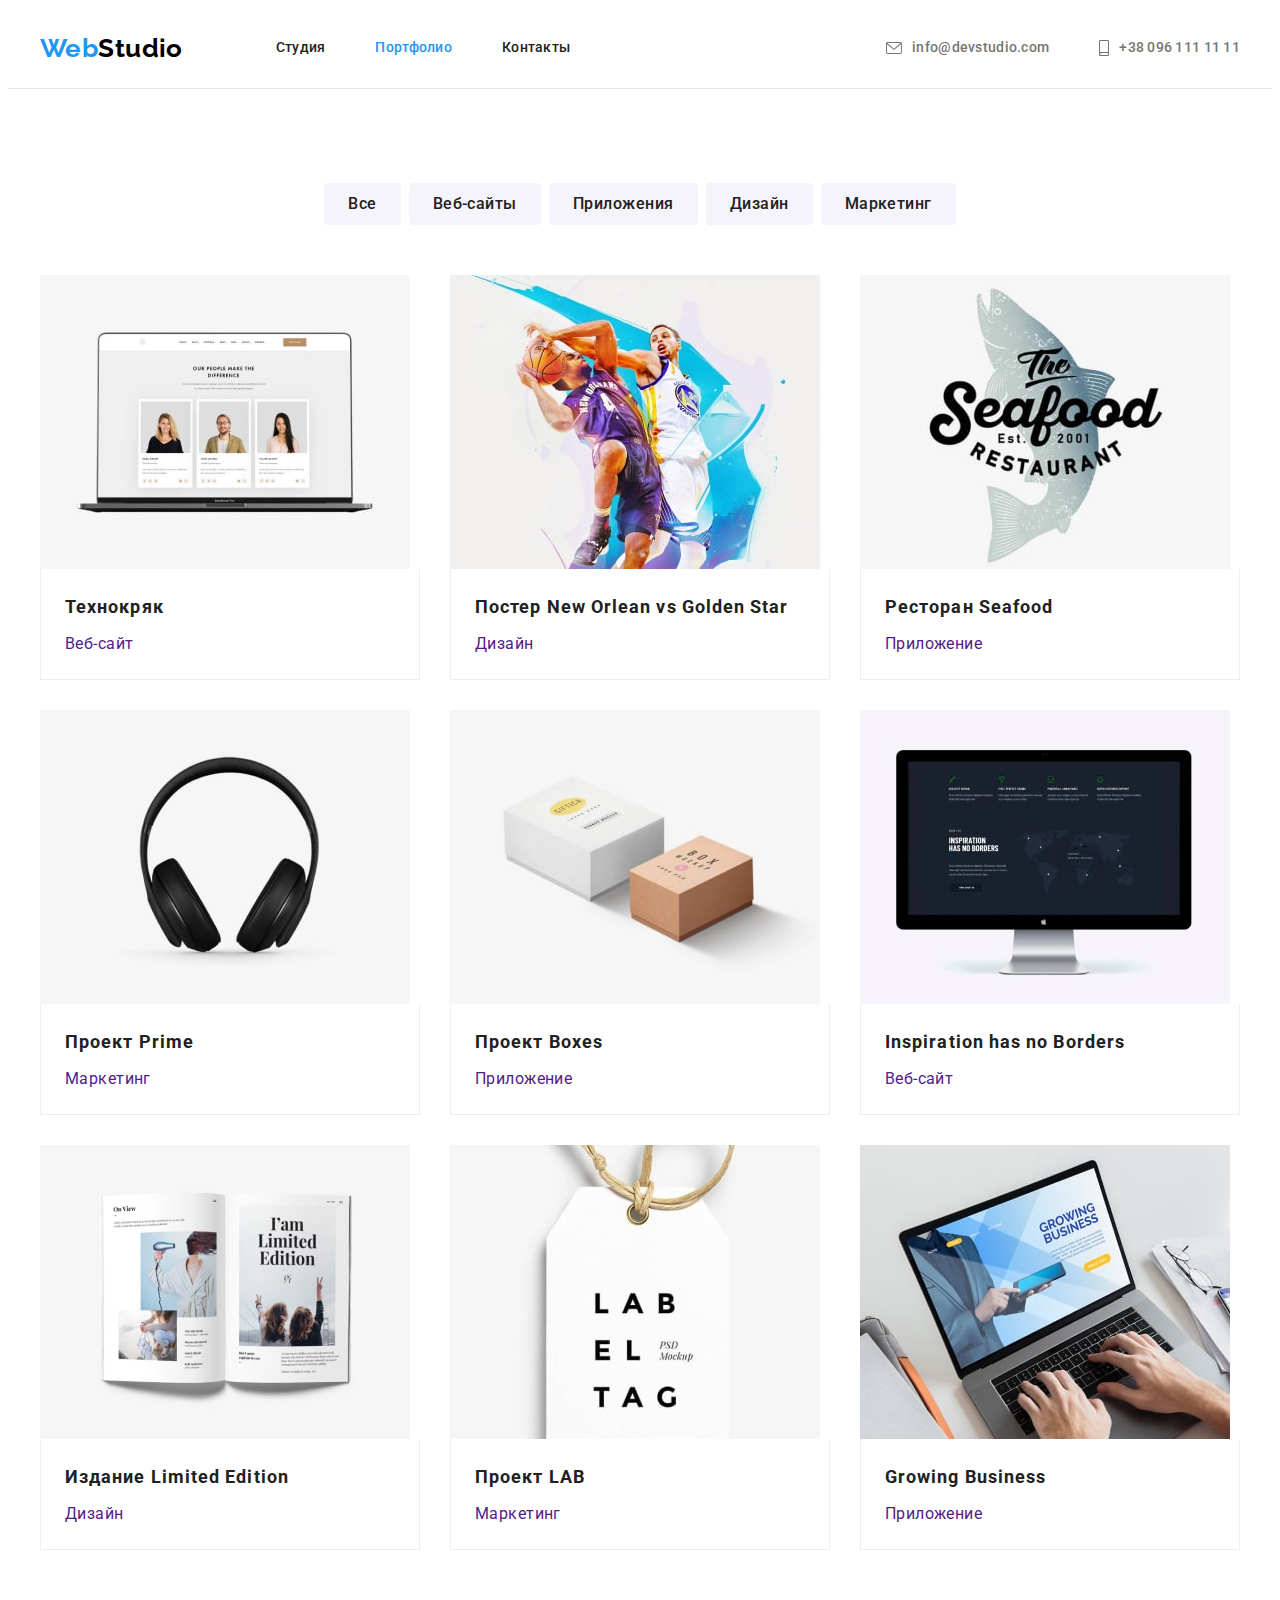
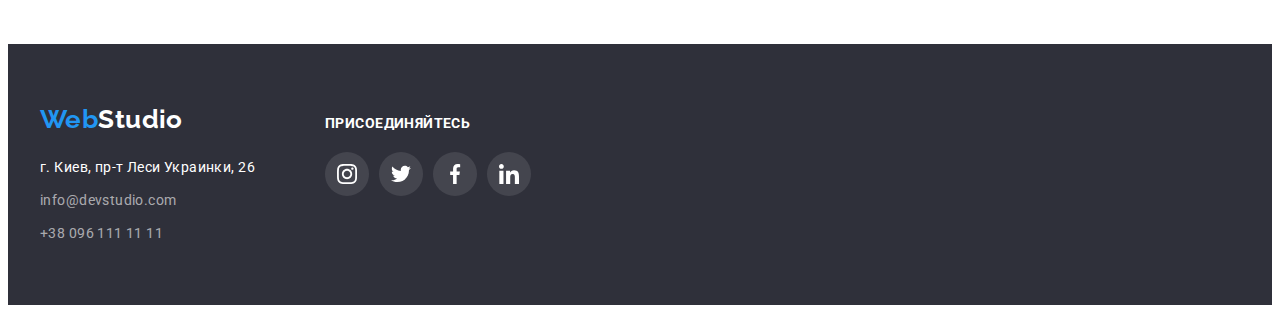
==== portfolio.html @ 0ec6caa2 "Копирует файлы" ====
<!DOCTYPE html>
<html lang="ru">
<head>
    <meta charset="UTF-8">
    <meta http-equiv="X-UA-Compatible" content="IE=edge">
    <meta name="viewport" content="width=device-width, initial-scale=1.0">
    <title>Document</title>
    <link rel="preconnect" href="https://fonts.googleapis.com">
    <link rel="preconnect" href="https://fonts.gstatic.com" crossorigin>
    <link href="https://fonts.googleapis.com/css2?family=Raleway:wght@700&family=Roboto:wght@400;500;700;900&display=swap" rel="stylesheet">
    <link rel="stylesheet" href="https://cdnjs.cloudflare.com/ajax/libs/modern-normalize/1.1.0/modern-normalize.min.css" integrity="sha512-wpPYUAdjBVSE4KJnH1VR1HeZfpl1ub8YT/NKx4PuQ5NmX2tKuGu6U/JRp5y+Y8XG2tV+wKQpNHVUX03MfMFn9Q==" crossorigin="anonymous" referrerpolicy="no-referrer" />
    <link rel="stylesheet" href="./css/styles.css" />
</head>
<body>

    <!--Шапка профиля-->
    
    <header class="header">
        <div class="container nav-mine">
        <nav class="navigation">
        <a href="./index.html" class="logo">Web<span class="logoStudio">Studio</span></a>
        
        <ul class="site-nav list">
            <li class="item"><a href="./index.html" class="link">Студия</a></li>
            <li class="item"><a href="./portfolio.html" class="link current">Портфолио</a></li>
            <li class="item"><a href="" class="link">Контакты</a></li>
        </ul>
        </nav>
        <ul class="site-cont list">
            <li class="item">
            <a href="mailto:info@devstudio.com" class="link">
                <svg class="icon-envelope" width="16" height="12">
                    <use href="./images/symbol-defs.svg#envelope"></use>
            </svg>
            info@devstudio.com</a></li>
            <li class="item">
            <a href="tel:+380961111111" class="link">
                <svg class="icon-envelope" width="10" height="16">
                    <use href="./images/symbol-defs.svg#smartphone"></use>
            </svg>
            +38 096 111 11 11</a></li>          
        </ul>
    </header>

    <main>

    <!--Наши работы-->

    
        

    <section class="work section">
        <div class="container">
        <h1 class="work-titel visually-hidden">Наши работы</h1>    
        <ul class="filtr list">
            <li class="item"><button type="button" class="button link">Все</button></li>
            <li class="item"><button type="button" class="button link">Веб-сайты</button></li>
            <li class="item"><button type="button" class="button link">Приложения</button></li>
            <li class="item"><button type="button" class="button link">Дизайн</button></li>
            <li class="item"><button type="button" class="button link">Маркетинг</button></li>
        </ul>
        <ul class="work-examples list">
            <li class="item">
                <a href="" class="shadow link">
                <img src="./images/img-tehnokriak-min.jpg" alt="Технокряк" width="370">
                <div class="work-border">
                <h2 class="section-title">Технокряк</h2>
                <p class="work-about">Веб-сайт</p>
                </div>
                </a>
            </li>
            <li class="item">
                <a href="" class="shadow link">
                <img src="./images/img-new-orlean-min.jpg" alt="Постер" width="370">
                <div class="work-border">
                <h2 class="section-title">Постер New Orlean vs Golden Star</h2>
                <p class="work-about">Дизайн</p>
                </div>
                </a>
            </li>
            <li class="item">
                <a href="" class="shadow link">
                <img src="./images/img-Seafood-min.jpg" alt="Ресторан" width="370">
                <div class="work-border">
                <h2 class="section-title">Ресторан Seafood</h2>
                <p class="work-about">Приложение</p>
                </div>
                </a>
            </li>
            <li class="item">
                <a href="" class="shadow link">
                <img src="./images/img-Prime-min.jpg" alt="Проект" width="370">
                <div class="work-border">
                <h2 class="section-title">Проект Prime</h2>
                <p class="work-about">Маркетинг</p>
                </div>
                </a>
            </li>
            <li class="item">
                <a href="" class="shadow link">
                <img src="./images/img-Boxes-min.jpg" alt="Проект" width="370">
                <div class="work-border">
                <h2 class="section-title">Проект Boxes</h2>
                <p class="work-about">Приложение</p>
                </div>
                </a>
            </li>
            <li class="item">
                <a href="" class="shadow link">
                <img src="./images/img-Borders-min.jpg" alt="Борд" width="370">
                <div class="work-border">
                <h2 class="section-title">Inspiration has no Borders</h2>
                <p class="work-about">Веб-сайт</p>
                </div>
                </a>
            </li>
            <li class="item">
                <a href="" class="shadow link">
                <img src="./images/img-limited-edition-min.jpg" alt="издание" width="370">
                <div class="work-border">
                <h2 class="section-title">Издание Limited Edition</h2>
                <p class="work-about">Дизайн</p>
                </div>
                </a>
            </li>
            <li class="item">
                <a href="" class="shadow link">
                <img src="./images/img-lab-min.jpg" alt="проект" width="370">
                <div class="work-border">
                <h2 class="section-title">Проект LAB</h2>
                <p class="work-about">Маркетинг</p>
                </div>
                </a>
            </li>
            <li class="item">
                <a href="" class="shadow link">
                <img src="./images/img-growing-business-min.jpg" alt="бизнес" width="370">
                <div class="work-border">
                <h2 class="section-title">Growing Business</h2>
                <p class="work-about">Приложение</p>
                </div>
                </a>
            </li>
        </ul>
        </div>
    </section>
    </main>

    <!--Подвал-->
    
    <footer class="footer-page">
        <div class="container">
        <div class="foot-cont">  
        <a href="./index.html" class="logo">Web<span class="logofootStudio">Studio</span></a>

        <div class="address-cont">
        <address class="contacts">
            <ul class="address list">
                <li class="item">
                    <a href="" target="_blank" rel="noreferrer noopener" class="address-maps link"
                        >г. Киев, пр-т Леси Украинки, 26
                    </a>
                </li>
                <li class="item">
                    <a href="mailto:info@devstudio.com" class="address-mail link">info@devstudio.com</a>
                </li>
                <li class="item">
                    <a href="tel:+380961111111" class="address-mail link">+38 096 111 11 11</a>
                </li>
            </ul>
        </address>
        </div>
        </div>
        
        <div class="soc-fut">
        <h2 class="titel-fut">присоединяйтесь</h2>
        <ul class="fut-list list">
            <li class="item-fut">
                
                <a href="" class="social-border">
                <svg class="icon-fut">
                    <use href="./images/symbol-defs.svg#instagram-fut"></use>
                </svg>
                </a>
                
            </li>
            <li class="item-fut">
                
                <a href="" class="social-border">
                <svg class="icon-fut">
                    <use href="./images/symbol-defs.svg#twitter-fut"></use>
                </svg>
                </a>
                
            </li>
            <li class="item-fut">
                
                <a href="" class="social-border">
                <svg class="icon-fut">
                    <use href="./images/symbol-defs.svg#facebook-fut"></use>
                </svg>
                </a>
                
            </li>
            <li class="item-fut">
                
                <a href="" class="social-border">
                <svg class="icon-fut">
                    <use href="./images/symbol-defs.svg#linkedin-fut"></use>
                </svg>
                </a>
                
            </li>
            </ul>
        </div>
        
        </div>
    </footer>
    
</body>
</html>
---- css/styles.css ----
/*цвет вторичного текста color: #212121*/
/*цвет основного текста color: #757575*/
/*color: #FFFFFF*/
/*акцент #2196F3*/
/*цвет контакты футер color: rgba(255, 255, 255, 0.6);*/
/*цвет фона бизнес и футер background: #2F303A*/
/*цвет наша команда фон background: #F5F4FA*/

:root {
  --primary-text-color: #757575;
  --title-text-color: #212121;
  --accent-color: #2196f3;
  --primary-bg-color: #ffffff;
  --fon-btn-color: #f5f4fa;
  --color-border: #EEEEEE;
  --color-border-buttom: #E5E5E5;
}

body {
  color: var(--primary-text-color);
  background-color: var(--primary-bg-color);
  font-family: Roboto, sans-serif;
  font-size: 14px;
  letter-spacing: 0.03em;
}

h1,
h2,
h3,
h4,
h5,
h6,
p,
ul {
  margin: 0;
}
img {
  display: block;
  max-width: 100%;
  height: auto;
}
address {
  font-style: normal;
}

.section {
  padding: 94px 0;
}

.list {
  list-style: none;
  padding: 0;
  margin: 0;
}

.link {
  text-decoration: none;
}

.container {
  width: 1200px;
  margin-left: auto;
  margin-right: auto;
  padding-left: 15px;
  padding-right: 15px;
  
  /* outline: 2px solid tomato; */
}



.logo {
  color: var(--accent-color);
  font-family: Raleway, sans-serif;
  text-decoration: none;
  font-weight: 700;
  font-size: 26px;
  line-height: 1.19;
}
.logoStudio {
  color: #000000;
}


/* header site-nav*/
.header {
  display: flex;
  align-items: center;
  border-bottom: 1px solid var(--color-border-buttom);
}

.site-nav .link {
  display: block;
  padding-top: 32px;
  padding-bottom: 32px;

  color: var(--title-text-color);
  text-decoration: none;
}
.site-nav .link:hover,
.site-nav .link:focus {
  color: var(--accent-color);
}

.site-nav .link.current {
  color: var(--accent-color);
}
.site-nav {
  display: flex;
  align-items: center;
  margin-left: 93px;

  font-weight: 500;
  letter-spacing: 0.02em;
  line-height: 1.14;
}

.site-nav .item:not(:last-child) {
  margin-right: 50px;
}
.nav-mine {
  display: flex;
  align-items: center;
}

.navigation {
  display: flex;
  align-items: center;
}

/* header contacts*/
.site-cont a {
  color: var(--primary-text-color);
}

.site-cont .link:hover,
.site-cont .link:focus {
  color: var(--accent-color);
}
.site-cont {
  display: flex;
  margin-left: auto;

  font-weight: 500;
  line-height: 1.14;
  letter-spacing: 0.02em;
}
.site-cont .item + .item {
  margin-left: 50px;
}

.site-cont .link {
  display: flex;
  align-items:center;
  padding-top: 32px;
  padding-bottom: 32px;
}

.icon-envelope {
  fill: currentColor;
  margin-right: 10px;
}


/* Главная секция*/
.main-name {
  background-color: #2f303a;
  background-image: linear-gradient(
    to right,
    rgba(47, 48, 58, 0.4),
    rgba(47, 48, 58, 0.4)
  ), url(../images/Img-fon.jpg);
  background-repeat: no-repeat;
  background-position: center; 
  height: 600px;
  max-width: 1600px;
  margin-left: auto;
  margin-right: auto;
  background-size: cover;
  
  text-align: center;
  padding: 200px 0;
}
.main-name .main-name-title {
  margin-top: 0;
  margin-bottom: 40px;
  color: var(--primary-bg-color);
  font-weight: 900;
  font-size: 44px;
  line-height: 1.36;
  text-align: center;
  letter-spacing: 0.06em;
  text-transform: uppercase;
}


.section-title {
  margin-top: 0;
  margin-bottom: 50px;

  color: var(--title-text-color);
  font-weight: 700;
  font-size: 36px;
  line-height: 1.16;
  text-align: center;
  
}

/*особенности*/
.fon-bnf {
  padding-bottom: 0;
}
.benefits {
  display: flex;
}

.benefits .item {
  width: 270px;
  
}
.item-icon {
  display: flex;
  /* outline: 2px solid tomato; */
  justify-content: center;
  align-items: center;
  height: 120px;
  background-color: var(--fon-btn-color);
  margin-bottom: 30px;

}
.icon-name-bnf {
  width: 70px;
  height: 70px;
}



.benefits .item:not(:last-child) {
  margin-right: 30px;
}

.benefits .benefits-title {
  margin-top: 0;
  margin-bottom: 10px;

  color: var(--title-text-color);
  font-weight: 700;
  font-size: 14px;
  line-height: 1.14;
  text-transform: uppercase;
}

.benefits .benefits-about {
  margin-top: 0;
  margin-bottom: 0;

  line-height: 1.72;
}

/*Чем мы занимаемся*/

.work-list {
  display: flex;
}
.work-list .item {
  width: 370px;
}
.work-list .item:not(:last-child) {
  margin-right: 30px;
}

/*Наша команда*/
.fon-team {
  background-color: var(--fon-btn-color);
}
.team .team-title {
  margin: 0;
  margin-bottom: 10px;

  color: var(--title-text-color);
  font-weight: 500;
  font-size: 16px;
  line-height: 1.18;
  
}

.team .team-position {
  margin-top: 0;
  margin-bottom: 0;
  font-size: 16px;
  line-height: 1.18;
}

.team {
  display: flex;
}
.team .item {
  width: 270px;
  background: var(--primary-bg-color);
  box-shadow: 0px 1px 3px rgba(0, 0, 0, 0.12), 0px 1px 1px rgba(0, 0, 0, 0.14), 0px 2px 1px rgba(0, 0, 0, 0.2);
  border-radius: 0px 0px 4px 4px;
}
.team .item:not(:last-child) {
  margin-right: 30px;
}
.team-border {
  padding: 30px 0;
  text-align: center;
}

.social {
  display: flex;
  justify-content: center;
  margin-top: 16px;
}

.item-social .social-link {
  display: flex;
  align-items: center;
  justify-content: center;
  width: 44px;
  height: 44px;   
  border-radius: 50%;
  color: #AFB1B8;
  /* outline: 2px solid tomato; */
}
.icon-social {
  width: 20px;
  height: 20px;
  fill: currentColor;
  
}
.social .item-social:not(:last-child) {
  margin-right: 10px;
}

.icon-social:hover, .icon-social:focus, 
.social-link:hover, .social-link:focus {
  color: var(--primary-bg-color);
  background-color: var(--accent-color);
}



/*Постоянные клиенты*/

.clients {
  display: flex;
}
.clients-link {
  display: flex;
  justify-content: center;
  align-items: center;
  width: 170px;
  height: 92px;
  border-radius: 4px;
  border: 1px solid var(--color-border-buttom);
  color: #AFB1B8;
  
}
.icon-name {
  width: 106px;
  height: 60px;
  fill: currentColor;
  
}

.clients-link .icon-name:hover, 
.clients-link .icon-name:focus, 
.clients-link:hover, .clients-link:focus {
  color: var(--accent-color);
  border-color: var(--accent-color);
}


/* .clients-border {
  width: 170px;
  height: 92px;
  border-radius: 4px;
  padding: 16px 32px;
  border: 2px solid var(--color-border-buttom);
} */

.clients-border:hover {
  border: 2px solid var(--accent-color);
  padding: 16px 32px;
}

.clients .item:not(:last-child) {
  margin-right: 30px;
}



/*footer*/
.footer-page {
  background-color: #2f303a;
  padding: 60px 0;
}

.logofootStudio {
  color: var(--primary-bg-color);
}

.address .address-maps {
  color: var(--primary-bg-color);
}

.address .address-mail {
  color: rgba(255, 255, 255, 0.6);
}
.address .link:hover,
.address .link:focus {
  color: var(--accent-color);
}
.address .item {
  display: block;
}

.address-cont {
  margin-top: 20px;
}


.address .item:not(:last-child) {
  margin-bottom: 9px;
}

.contacts a {
  line-height: 1.72;
}

.titel-fut {
  font-weight: 700;
  font-size: 14px;
  line-height: 1.14;
  letter-spacing: 0.03em;
  text-transform: uppercase;
  color: var(--primary-bg-color);
}

.icon-fut {
  width: 20px;
  height: 20px;
}
.fut-list {
  display: flex;
  margin-top: 20px;
}
.footer-page .container {
  display: flex;
  align-items: baseline;
}

.soc-fut {
  margin-left: 70px;
}
.social-border {
  display: flex;
  align-items: center;
  justify-content: center;
  width: 44px;
  height: 44px;   
  border-radius: 50%;
  background-color: rgba(255, 255, 255, 0.1);
  
}
.fut-list .item-fut:not(:last-child) {
  margin-right: 10px;
}
.social-border:hover, .social-border:focus {
  background-color: var(--accent-color);
}



/*button*/

.button {
  border-radius: 4px;
  color: var(--title-text-color);
  background-color: var(--fon-btn-color);
  cursor: pointer;
  font-family: inherit;
  font-weight: 500;
  font-size: 16px;
  line-height: 1.63;
  text-align: center;
  border: 2px solid transparent;
  letter-spacing: 0.03em;
}

.button.primary.link {
  padding: 10px 32px;
  align-items: center;
}

.main-name .link:hover,
.main-name .link:focus {
  background-color: var(--accent-color);
  background-color: #188ce8;
}

.filtr .link:hover,
.filtr .link:focus {
  color: var(--primary-bg-color);
  background-color: var(--accent-color);
  box-shadow: 0px 3px 1px rgba(0, 0, 0, 0.1), 0px 1px 2px rgba(0, 0, 0, 0.08), 0px 2px 2px rgba(0, 0, 0, 0.12);
}
.button.primary {
  color: var(--primary-bg-color);
  background-color: var(--accent-color);
  font-weight: 700;
  letter-spacing: 0.06em;
}

.button.link {
  padding: 6px 22px;
}
.filtr {
  display: flex;
  margin-bottom: 50px;
  justify-content: center;
  align-items: center;
}

.filtr .item:not(:last-child) {
  margin-right: 8px;
}

/*Портфолио*/
.work .work-titel {
  color: var(--title-text-color);
}
.work .section-title {
  margin-bottom: 4px;

  font-weight: 700;
  font-size: 18px;
  line-height: 2;
  text-align: left;
  letter-spacing: 0.06em;
}

.work .work-about {
  margin-top: 0;
  margin-bottom: 0;

  font-size: 16px;
  line-height: 1.87;
}

.work-examples {
  display: flex;
  flex-wrap: wrap;

  margin-left: -30px;
  margin-top: -30px;
}

.work-examples .item {
  flex-basis: calc(100% / 3 - 30px);

  margin-left: 30px;
  margin-top: 30px;
}

.work-border {
  padding: 20px 24px;
  border-bottom: 1px solid var(--color-border);
  border-left: 1px solid var(--color-border);
  border-right: 1px solid var(--color-border);
}



.visually-hidden {
  position: absolute;
  width: 1px;
  height: 1px;
  margin: -1px;
  border: 0;
  padding: 0;
  white-space: nowrap;
  clip-path: inset(100%);
  clip: rect(0 0 0 0);
  overflow: hidden;
}
.shadow {
  display: block;
}
.shadow:hover,
.shadow:focus {
  box-shadow: 0px 1px 1px rgba(0, 0, 0, 0.12), 0px 4px 4px rgba(0, 0, 0, 0.06), 1px 4px 6px rgba(0, 0, 0, 0.16);
}



/* .fon-bnf {
  background-color: aquamarine;
}
.fon-work {
  background-color: chartreuse;
} */
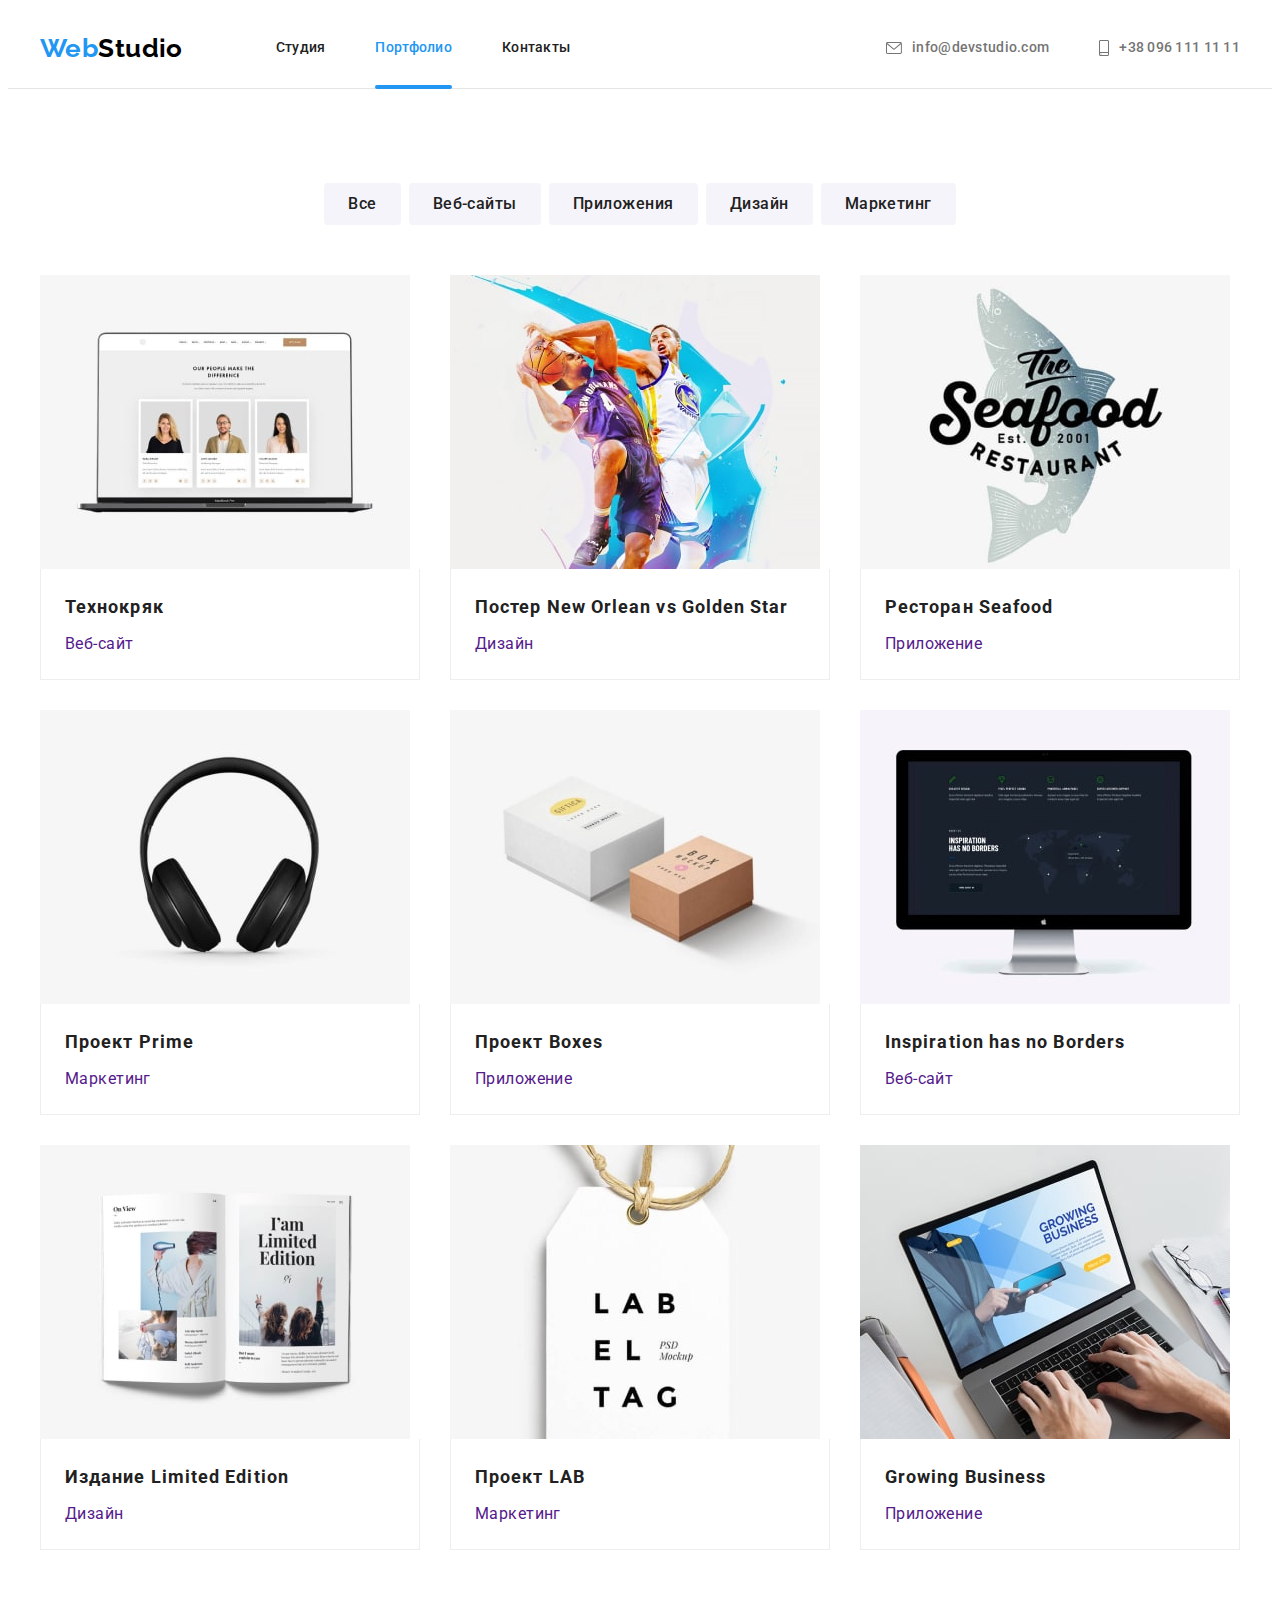
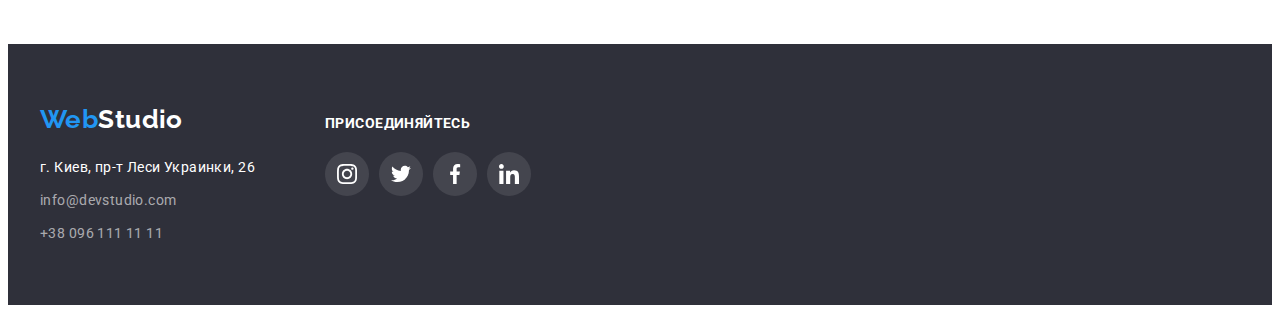
==== commit eec8cffc: "Добавляет модальное окно" ====
--- a/portfolio.html
+++ b/portfolio.html
@@ -62,7 +62,14 @@
         <ul class="work-examples list">
             <li class="item">
                 <a href="" class="shadow link">
-                <img src="./images/img-tehnokriak-min.jpg" alt="Технокряк" width="370">
+                <div class="work-thumb">
+                    <img src="./images/img-tehnokriak-min.jpg" alt="Технокряк" width="370">
+                    <div class="text-thumb">
+                        <p>
+                            Ресурс предлагает комплексные предложения с разным уровнем функционала и сервисов. Все это позволит посетителю получить исчерпывающие сведения о компании или частном лице.
+                        </p>
+                    </div>
+                </div>
                 <div class="work-border">
                 <h2 class="section-title">Технокряк</h2>
                 <p class="work-about">Веб-сайт</p>
@@ -71,7 +78,14 @@
             </li>
             <li class="item">
                 <a href="" class="shadow link">
-                <img src="./images/img-new-orlean-min.jpg" alt="Постер" width="370">
+                <div class="work-thumb">
+                    <img src="./images/img-new-orlean-min.jpg" alt="Постер" width="370">
+                    <div class="text-thumb">
+                        <p>
+                            Ресурс предлагает комплексные предложения с разным уровнем функционала и сервисов. Все это позволит посетителю получить исчерпывающие сведения о компании или частном лице.
+                        </p>
+                    </div>
+                </div>
                 <div class="work-border">
                 <h2 class="section-title">Постер New Orlean vs Golden Star</h2>
                 <p class="work-about">Дизайн</p>
@@ -80,7 +94,14 @@
             </li>
             <li class="item">
                 <a href="" class="shadow link">
-                <img src="./images/img-Seafood-min.jpg" alt="Ресторан" width="370">
+                <div class="work-thumb">
+                    <img src="./images/img-Seafood-min.jpg" alt="Ресторан" width="370">
+                    <div class="text-thumb">
+                        <p>
+                            Ресурс предлагает комплексные предложения с разным уровнем функционала и сервисов. Все это позволит посетителю получить исчерпывающие сведения о компании или частном лице.
+                        </p>
+                    </div>
+                </div>
                 <div class="work-border">
                 <h2 class="section-title">Ресторан Seafood</h2>
                 <p class="work-about">Приложение</p>
@@ -89,7 +110,14 @@
             </li>
             <li class="item">
                 <a href="" class="shadow link">
-                <img src="./images/img-Prime-min.jpg" alt="Проект" width="370">
+                <div class="work-thumb">
+                    <img src="./images/img-Prime-min.jpg" alt="Проект" width="370">
+                    <div class="text-thumb">
+                        <p>
+                            Ресурс предлагает комплексные предложения с разным уровнем функционала и сервисов. Все это позволит посетителю получить исчерпывающие сведения о компании или частном лице.
+                        </p>
+                    </div>
+                </div>
                 <div class="work-border">
                 <h2 class="section-title">Проект Prime</h2>
                 <p class="work-about">Маркетинг</p>
@@ -98,7 +126,14 @@
             </li>
             <li class="item">
                 <a href="" class="shadow link">
-                <img src="./images/img-Boxes-min.jpg" alt="Проект" width="370">
+                <div class="work-thumb">
+                    <img src="./images/img-Boxes-min.jpg" alt="Проект" width="370">
+                    <div class="text-thumb">
+                        <p>
+                            Ресурс предлагает комплексные предложения с разным уровнем функционала и сервисов. Все это позволит посетителю получить исчерпывающие сведения о компании или частном лице.
+                        </p>
+                    </div>
+                </div>
                 <div class="work-border">
                 <h2 class="section-title">Проект Boxes</h2>
                 <p class="work-about">Приложение</p>
@@ -107,7 +142,14 @@
             </li>
             <li class="item">
                 <a href="" class="shadow link">
-                <img src="./images/img-Borders-min.jpg" alt="Борд" width="370">
+                <div class="work-thumb">
+                    <img src="./images/img-Borders-min.jpg" alt="Борд" width="370">
+                    <div class="text-thumb">
+                        <p>
+                            Ресурс предлагает комплексные предложения с разным уровнем функционала и сервисов. Все это позволит посетителю получить исчерпывающие сведения о компании или частном лице.
+                        </p>
+                    </div>
+                </div>
                 <div class="work-border">
                 <h2 class="section-title">Inspiration has no Borders</h2>
                 <p class="work-about">Веб-сайт</p>
@@ -116,7 +158,14 @@
             </li>
             <li class="item">
                 <a href="" class="shadow link">
-                <img src="./images/img-limited-edition-min.jpg" alt="издание" width="370">
+                <div class="work-thumb">
+                    <img src="./images/img-limited-edition-min.jpg" alt="издание" width="370">
+                    <div class="text-thumb">
+                        <p>
+                            Ресурс предлагает комплексные предложения с разным уровнем функционала и сервисов. Все это позволит посетителю получить исчерпывающие сведения о компании или частном лице.
+                        </p>
+                    </div>
+                </div>
                 <div class="work-border">
                 <h2 class="section-title">Издание Limited Edition</h2>
                 <p class="work-about">Дизайн</p>
@@ -125,7 +174,14 @@
             </li>
             <li class="item">
                 <a href="" class="shadow link">
-                <img src="./images/img-lab-min.jpg" alt="проект" width="370">
+                <div class="work-thumb">
+                    <img src="./images/img-lab-min.jpg" alt="проект" width="370">
+                    <div class="text-thumb">
+                        <p>
+                            Ресурс предлагает комплексные предложения с разным уровнем функционала и сервисов. Все это позволит посетителю получить исчерпывающие сведения о компании или частном лице.
+                        </p>
+                    </div>
+                </div>
                 <div class="work-border">
                 <h2 class="section-title">Проект LAB</h2>
                 <p class="work-about">Маркетинг</p>
@@ -134,7 +190,14 @@
             </li>
             <li class="item">
                 <a href="" class="shadow link">
-                <img src="./images/img-growing-business-min.jpg" alt="бизнес" width="370">
+                <div class="work-thumb">
+                    <img src="./images/img-growing-business-min.jpg" alt="бизнес" width="370">
+                    <div class="text-thumb">
+                        <p>
+                            Ресурс предлагает комплексные предложения с разным уровнем функционала и сервисов. Все это позволит посетителю получить исчерпывающие сведения о компании или частном лице.
+                        </p>
+                    </div>
+                </div>
                 <div class="work-border">
                 <h2 class="section-title">Growing Business</h2>
                 <p class="work-about">Приложение</p>
--- a/css/styles.css
+++ b/css/styles.css
@@ -82,7 +82,7 @@
 }
 
 
-/* header site-nav*/
+/* --------------header site-nav------------*/
 .header {
   display: flex;
   align-items: center;
@@ -106,6 +106,8 @@
   color: var(--accent-color);
 }
 .site-nav {
+  
+
   display: flex;
   align-items: center;
   margin-left: 93px;
@@ -128,7 +130,7 @@
   align-items: center;
 }
 
-/* header contacts*/
+/* ------------header contacts---------------*/
 .site-cont a {
   color: var(--primary-text-color);
 }
@@ -161,8 +163,22 @@
   margin-right: 10px;
 }
 
-
-/* Главная секция*/
+.site-nav .item {
+  position: relative;
+}
+.site-nav .link.current::after {
+  content: "";
+  position: absolute;
+  bottom: -1px;
+  display: block;
+  width: 100%;
+  height: 4px;
+  border-radius: 2px;
+  background-color: var(--accent-color);
+  
+}
+
+/* ------------------Главная секция-------------*/
 .main-name {
   background-color: #2f303a;
   background-image: linear-gradient(
@@ -206,7 +222,7 @@
   
 }
 
-/*особенности*/
+/*----------------особенности----------------*/
 .fon-bnf {
   padding-bottom: 0;
 }
@@ -257,7 +273,7 @@
   line-height: 1.72;
 }
 
-/*Чем мы занимаемся*/
+/*---------------Чем мы занимаемся-------------*/
 
 .work-list {
   display: flex;
@@ -269,7 +285,42 @@
   margin-right: 30px;
 }
 
-/*Наша команда*/
+.app-thumb {
+  position: relative;
+}
+
+
+.app-text {
+  position: absolute;
+  display: block;
+  bottom: 7%;
+  left: 35%;
+  transform: translate(-25%, -25%);
+  margin: 0 auto;
+
+  font-weight: 700;
+  font-size: 14px;
+  line-height: 1.14;
+  text-align: center;
+  letter-spacing: 0.03em;
+  text-transform: uppercase;
+
+  color: #FFFFFF;
+}
+.app-thumb::before {
+  display: inline-block;
+  position: absolute;
+  content: "";
+  width: 100%;
+  height: 70px;
+  left: 0;
+  bottom: 0;
+
+  background-color: rgba(47, 48, 58, 0.8);
+}
+
+
+/*----------------Наша команда---------------*/
 .fon-team {
   background-color: var(--fon-btn-color);
 }
@@ -342,7 +393,7 @@
 
 
 
-/*Постоянные клиенты*/
+/*--------------Постоянные клиенты-----------*/
 
 .clients {
   display: flex;
@@ -373,13 +424,7 @@
 }
 
 
-/* .clients-border {
-  width: 170px;
-  height: 92px;
-  border-radius: 4px;
-  padding: 16px 32px;
-  border: 2px solid var(--color-border-buttom);
-} */
+
 
 .clients-border:hover {
   border: 2px solid var(--accent-color);
@@ -392,7 +437,7 @@
 
 
 
-/*footer*/
+/*-------------------footer------------------*/
 .footer-page {
   background-color: #2f303a;
   padding: 60px 0;
@@ -474,7 +519,7 @@
 
 
 
-/*button*/
+/*-------------button-------------------*/
 
 .button {
   border-radius: 4px;
@@ -528,7 +573,7 @@
   margin-right: 8px;
 }
 
-/*Портфолио*/
+/*-----------------Портфолио--------------*/
 .work .work-titel {
   color: var(--title-text-color);
 }
@@ -593,12 +638,97 @@
 .shadow:focus {
   box-shadow: 0px 1px 1px rgba(0, 0, 0, 0.12), 0px 4px 4px rgba(0, 0, 0, 0.06), 1px 4px 6px rgba(0, 0, 0, 0.16);
 }
-
-
-
-/* .fon-bnf {
-  background-color: aquamarine;
-}
-.fon-work {
-  background-color: chartreuse;
-} */+.shadow:hover .text-thumb, 
+.shadow:focus .text-thumb {
+  opacity: 1;
+}
+
+.work-thumb {
+  position: relative;
+}
+.text-thumb {
+  position: absolute;
+  display: block;
+  top: 50%;
+  left: 50%;
+  transform: translate(-50%, -50%);
+
+  width: 322px;
+  height: 168px;
+
+  font-size: 18px;
+  line-height: 1.56;
+  letter-spacing: 0.03em;
+
+  color: #FFFFFF;
+
+  opacity: 0;
+}
+
+.work-thumb::before {
+  display: inline-block;
+  position: absolute;
+  content: "";
+  width: 100%;
+  height: 100%;
+  background-color: rgba(33, 150, 243, 0.9);
+
+  opacity: 0;
+}
+
+.shadow:hover .work-thumb::before, 
+.shadow:focus .work-thumb::before {
+  opacity: 1;
+}
+
+
+/*-------------модальное окно--------------*/
+
+.backdrop {
+  position: fixed;
+  top: 0;
+  left: 0;
+  width: 100%;
+  height: 100%;
+
+  background-color:rgba(0, 0, 0, 0.2);
+}
+.modal {
+  position: absolute;
+  top: 50%;
+  left: 50%;
+  transform: translate(-50%, -50%);
+
+  width: 528px;
+  height: 581px;
+  
+
+  background: var(--primary-bg-color);
+  box-shadow: 0px 1px 3px rgba(0, 0, 0, 0.12), 0px 1px 1px rgba(0, 0, 0, 0.14), 0px 2px 1px rgba(0, 0, 0, 0.2);
+  border-radius: 4px;
+}
+
+.icon-close {
+  width: 18px;
+  height: 18px;
+}
+.close {
+  display: flex;
+  justify-content: center;
+  align-items: center;
+  margin-top: 8px;
+  margin-right: 8px;
+  margin-bottom: auto;
+  margin-left: auto;
+  width: 30px;
+  height: 30px;
+
+  background-color: var(--primary-bg-color);
+  border: 1px solid rgba(0, 0, 0, 0.1);
+  border-radius: 50%;
+}
+
+.backdrop.is-hidden {
+  opacity: 0;
+  pointer-events: none;
+}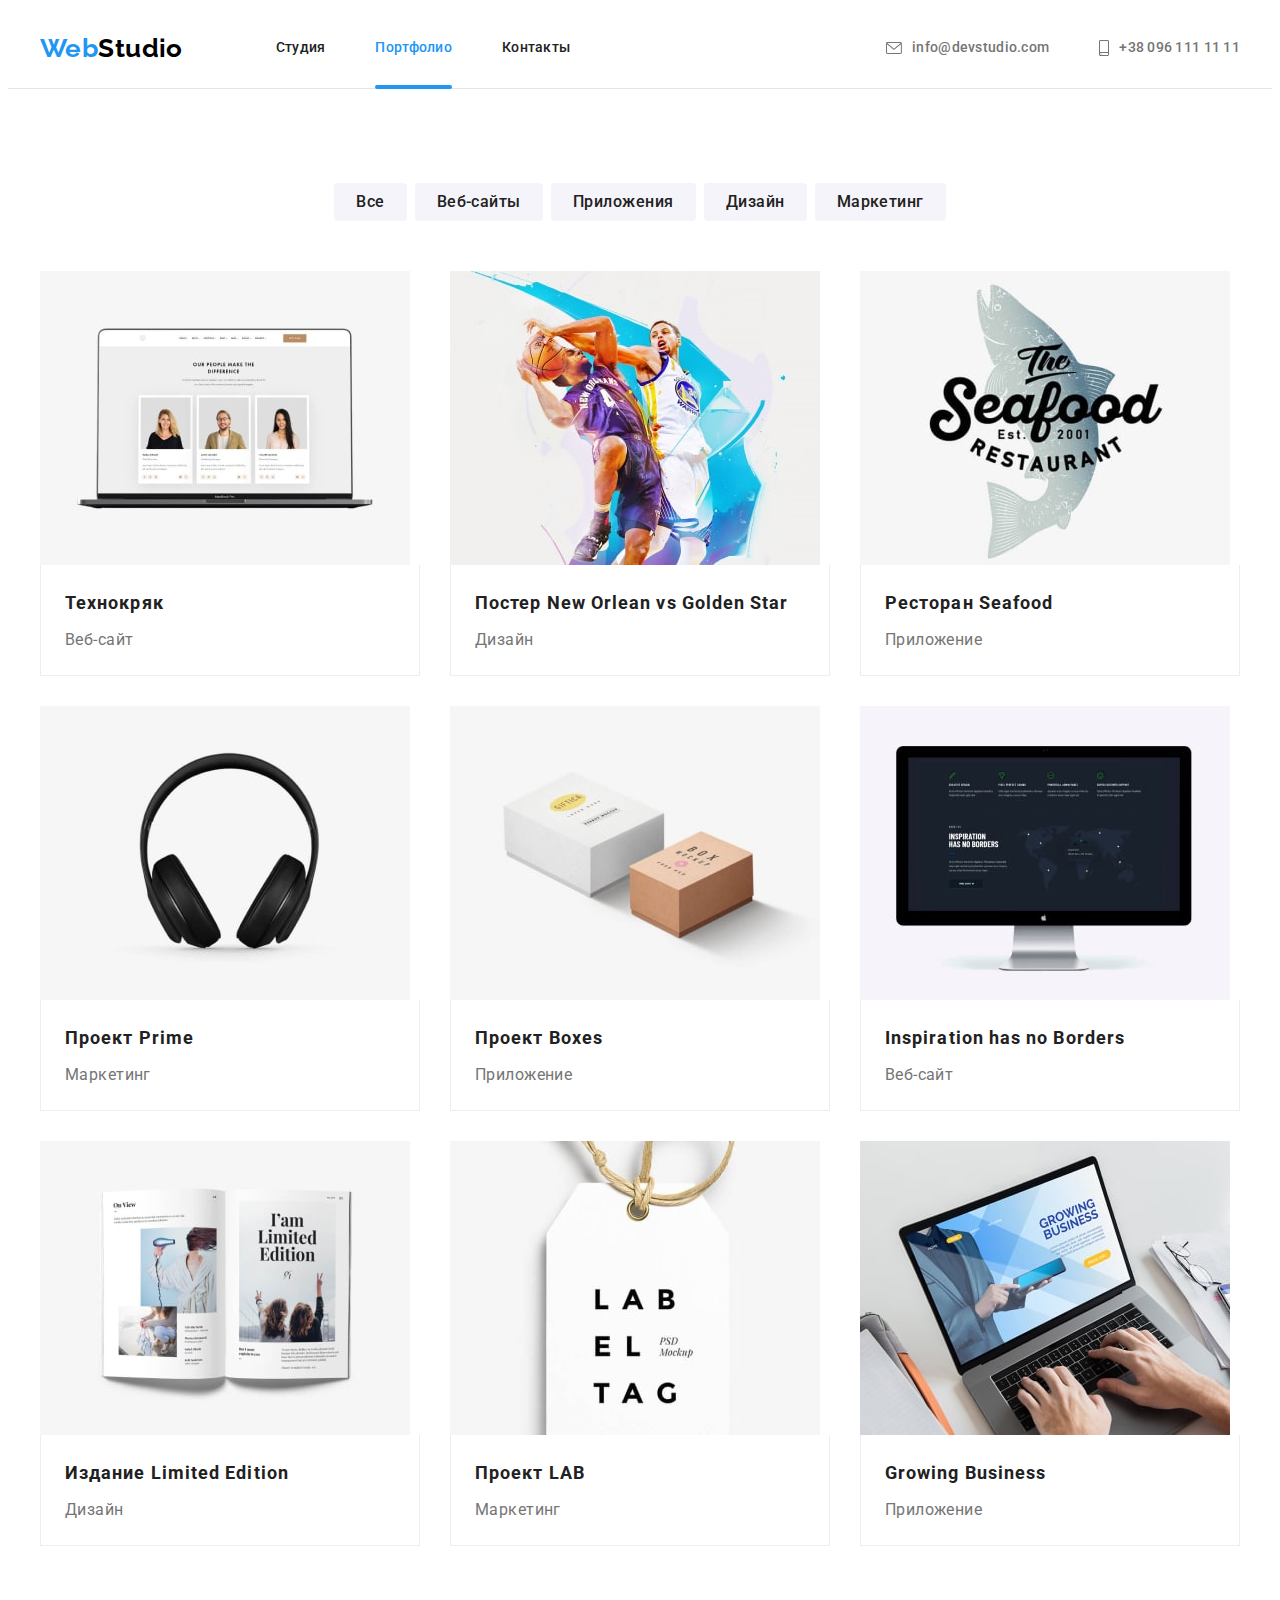
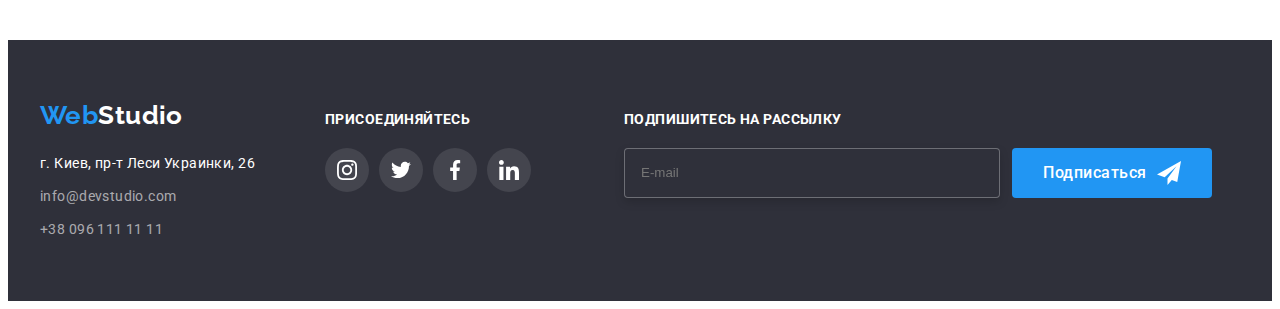
==== commit c6a80dbc: "Добавляем футер" ====
--- a/portfolio.html
+++ b/portfolio.html
@@ -64,11 +64,13 @@
                 <a href="" class="shadow link">
                 <div class="work-thumb">
                     <img src="./images/img-tehnokriak-min.jpg" alt="Технокряк" width="370">
-                    <div class="text-thumb">
-                        <p>
+                    <div class="shadow-overlay">
+                        <div class="text-thumb">
+                            <p>
                             Ресурс предлагает комплексные предложения с разным уровнем функционала и сервисов. Все это позволит посетителю получить исчерпывающие сведения о компании или частном лице.
-                        </p>
-                    </div>
+                            </p>
+                        </div>
+                    </div>    
                 </div>
                 <div class="work-border">
                 <h2 class="section-title">Технокряк</h2>
@@ -80,11 +82,13 @@
                 <a href="" class="shadow link">
                 <div class="work-thumb">
                     <img src="./images/img-new-orlean-min.jpg" alt="Постер" width="370">
-                    <div class="text-thumb">
-                        <p>
-                            Ресурс предлагает комплексные предложения с разным уровнем функционала и сервисов. Все это позволит посетителю получить исчерпывающие сведения о компании или частном лице.
-                        </p>
-                    </div>
+                        <div class="shadow-overlay">
+                            <div class="text-thumb">
+                                <p>
+                                    Ресурс предлагает комплексные предложения с разным уровнем функционала и сервисов. Все это позволит посетителю получить исчерпывающие сведения о компании или частном лице.
+                                </p>
+                            </div>
+                        </div>
                 </div>
                 <div class="work-border">
                 <h2 class="section-title">Постер New Orlean vs Golden Star</h2>
@@ -96,11 +100,13 @@
                 <a href="" class="shadow link">
                 <div class="work-thumb">
                     <img src="./images/img-Seafood-min.jpg" alt="Ресторан" width="370">
-                    <div class="text-thumb">
-                        <p>
-                            Ресурс предлагает комплексные предложения с разным уровнем функционала и сервисов. Все это позволит посетителю получить исчерпывающие сведения о компании или частном лице.
-                        </p>
-                    </div>
+                        <div class="shadow-overlay">
+                            <div class="text-thumb">
+                                <p>
+                                    Ресурс предлагает комплексные предложения с разным уровнем функционала и сервисов. Все это позволит посетителю получить исчерпывающие сведения о компании или частном лице.
+                                </p>
+                            </div>
+                        </div>
                 </div>
                 <div class="work-border">
                 <h2 class="section-title">Ресторан Seafood</h2>
@@ -112,11 +118,13 @@
                 <a href="" class="shadow link">
                 <div class="work-thumb">
                     <img src="./images/img-Prime-min.jpg" alt="Проект" width="370">
-                    <div class="text-thumb">
-                        <p>
-                            Ресурс предлагает комплексные предложения с разным уровнем функционала и сервисов. Все это позволит посетителю получить исчерпывающие сведения о компании или частном лице.
-                        </p>
-                    </div>
+                        <div class="shadow-overlay">
+                            <div class="text-thumb">
+                                <p>
+                                    Ресурс предлагает комплексные предложения с разным уровнем функционала и сервисов. Все это позволит посетителю получить исчерпывающие сведения о компании или частном лице.
+                                </p>
+                            </div>
+                        </div>
                 </div>
                 <div class="work-border">
                 <h2 class="section-title">Проект Prime</h2>
@@ -128,11 +136,13 @@
                 <a href="" class="shadow link">
                 <div class="work-thumb">
                     <img src="./images/img-Boxes-min.jpg" alt="Проект" width="370">
-                    <div class="text-thumb">
-                        <p>
-                            Ресурс предлагает комплексные предложения с разным уровнем функционала и сервисов. Все это позволит посетителю получить исчерпывающие сведения о компании или частном лице.
-                        </p>
-                    </div>
+                        <div class="shadow-overlay">
+                            <div class="text-thumb">
+                                <p>
+                                    Ресурс предлагает комплексные предложения с разным уровнем функционала и сервисов. Все это позволит посетителю получить исчерпывающие сведения о компании или частном лице.
+                                </p>
+                            </div>
+                        </div>
                 </div>
                 <div class="work-border">
                 <h2 class="section-title">Проект Boxes</h2>
@@ -144,11 +154,13 @@
                 <a href="" class="shadow link">
                 <div class="work-thumb">
                     <img src="./images/img-Borders-min.jpg" alt="Борд" width="370">
-                    <div class="text-thumb">
-                        <p>
-                            Ресурс предлагает комплексные предложения с разным уровнем функционала и сервисов. Все это позволит посетителю получить исчерпывающие сведения о компании или частном лице.
-                        </p>
-                    </div>
+                        <div class="shadow-overlay">
+                            <div class="text-thumb">
+                                <p>
+                                    Ресурс предлагает комплексные предложения с разным уровнем функционала и сервисов. Все это позволит посетителю получить исчерпывающие сведения о компании или частном лице.
+                                </p>
+                            </div>
+                        </div>
                 </div>
                 <div class="work-border">
                 <h2 class="section-title">Inspiration has no Borders</h2>
@@ -160,11 +172,13 @@
                 <a href="" class="shadow link">
                 <div class="work-thumb">
                     <img src="./images/img-limited-edition-min.jpg" alt="издание" width="370">
-                    <div class="text-thumb">
-                        <p>
-                            Ресурс предлагает комплексные предложения с разным уровнем функционала и сервисов. Все это позволит посетителю получить исчерпывающие сведения о компании или частном лице.
-                        </p>
-                    </div>
+                        <div class="shadow-overlay">
+                            <div class="text-thumb">
+                                <p>
+                                    Ресурс предлагает комплексные предложения с разным уровнем функционала и сервисов. Все это позволит посетителю получить исчерпывающие сведения о компании или частном лице.
+                                </p>
+                            </div>
+                        </div>
                 </div>
                 <div class="work-border">
                 <h2 class="section-title">Издание Limited Edition</h2>
@@ -176,11 +190,13 @@
                 <a href="" class="shadow link">
                 <div class="work-thumb">
                     <img src="./images/img-lab-min.jpg" alt="проект" width="370">
-                    <div class="text-thumb">
-                        <p>
-                            Ресурс предлагает комплексные предложения с разным уровнем функционала и сервисов. Все это позволит посетителю получить исчерпывающие сведения о компании или частном лице.
-                        </p>
-                    </div>
+                        <div class="shadow-overlay">
+                            <div class="text-thumb">
+                                <p>
+                                    Ресурс предлагает комплексные предложения с разным уровнем функционала и сервисов. Все это позволит посетителю получить исчерпывающие сведения о компании или частном лице.
+                                </p>
+                            </div>
+                        </div>
                 </div>
                 <div class="work-border">
                 <h2 class="section-title">Проект LAB</h2>
@@ -192,11 +208,13 @@
                 <a href="" class="shadow link">
                 <div class="work-thumb">
                     <img src="./images/img-growing-business-min.jpg" alt="бизнес" width="370">
-                    <div class="text-thumb">
-                        <p>
-                            Ресурс предлагает комплексные предложения с разным уровнем функционала и сервисов. Все это позволит посетителю получить исчерпывающие сведения о компании или частном лице.
-                        </p>
-                    </div>
+                        <div class="shadow-overlay">
+                            <div class="text-thumb">
+                                <p>
+                                    Ресурс предлагает комплексные предложения с разным уровнем функционала и сервисов. Все это позволит посетителю получить исчерпывающие сведения о компании или частном лице.
+                                </p>
+                            </div>
+                        </div>
                 </div>
                 <div class="work-border">
                 <h2 class="section-title">Growing Business</h2>
@@ -276,6 +294,22 @@
             </li>
             </ul>
         </div>
+
+        <form class="form">
+            <h2 class="spend-titel">Подпишитесь на рассылку</h2>
+            <div class="spend-form-fut">
+                <div class="spend-form">
+                    <label for="mail" class="form-label"></label>
+                    <input type="email" name="mail" id="mail" placeholder="E-mail" class="form-input"/>
+                </div>
+                <button type="submit" class="button spend-btn">Подписаться
+                    <svg class="icon-spend">
+                        <use href="./images/symbol-defs.svg#send"></use>
+                    </svg>
+                </button>
+            </div>
+
+        </form>
         
         </div>
     </footer>
--- a/css/styles.css
+++ b/css/styles.css
@@ -96,6 +96,8 @@
 
   color: var(--title-text-color);
   text-decoration: none;
+
+  transition: color 250ms cubic-bezier(0.4, 0, 0.2, 1);
 }
 .site-nav .link:hover,
 .site-nav .link:focus {
@@ -131,9 +133,7 @@
 }
 
 /* ------------header contacts---------------*/
-.site-cont a {
-  color: var(--primary-text-color);
-}
+
 
 .site-cont .link:hover,
 .site-cont .link:focus {
@@ -156,6 +156,10 @@
   align-items:center;
   padding-top: 32px;
   padding-bottom: 32px;
+
+  color: var(--primary-text-color);
+
+  transition: color 250ms cubic-bezier(0.4, 0, 0.2, 1);
 }
 
 .icon-envelope {
@@ -285,39 +289,33 @@
   margin-right: 30px;
 }
 
-.app-thumb {
+.work-list .item {
   position: relative;
 }
 
 
 .app-text {
   position: absolute;
-  display: block;
-  bottom: 7%;
-  left: 35%;
-  transform: translate(-25%, -25%);
-  margin: 0 auto;
+  
+  bottom: 0;
+  left: 0;
+  margin: 0;
+  display: flex;
+  justify-content: center;
+  align-items: center;
 
   font-weight: 700;
-  font-size: 14px;
   line-height: 1.14;
   text-align: center;
-  letter-spacing: 0.03em;
   text-transform: uppercase;
 
   color: #FFFFFF;
-}
-.app-thumb::before {
-  display: inline-block;
-  position: absolute;
-  content: "";
   width: 100%;
   height: 70px;
-  left: 0;
-  bottom: 0;
 
   background-color: rgba(47, 48, 58, 0.8);
 }
+
 
 
 /*----------------Наша команда---------------*/
@@ -373,8 +371,13 @@
   height: 44px;   
   border-radius: 50%;
   color: #AFB1B8;
-  /* outline: 2px solid tomato; */
-}
+  
+
+  transition: background-color 250ms cubic-bezier(0.4, 0, 0.2, 1),
+  color 250ms cubic-bezier(0.4, 0, 0.2, 1);
+ 
+}
+
 .icon-social {
   width: 20px;
   height: 20px;
@@ -385,7 +388,7 @@
   margin-right: 10px;
 }
 
-.icon-social:hover, .icon-social:focus, 
+
 .social-link:hover, .social-link:focus {
   color: var(--primary-bg-color);
   background-color: var(--accent-color);
@@ -407,17 +410,18 @@
   border-radius: 4px;
   border: 1px solid var(--color-border-buttom);
   color: #AFB1B8;
+
+  transition: border-color 250ms cubic-bezier(0.4, 0, 0.2, 1),
+  color 250ms cubic-bezier(0.4, 0, 0.2, 1);
   
 }
 .icon-name {
   width: 106px;
   height: 60px;
   fill: currentColor;
-  
-}
-
-.clients-link .icon-name:hover, 
-.clients-link .icon-name:focus, 
+ 
+}
+
 .clients-link:hover, .clients-link:focus {
   color: var(--accent-color);
   border-color: var(--accent-color);
@@ -449,10 +453,14 @@
 
 .address .address-maps {
   color: var(--primary-bg-color);
+
+  transition: color 250ms cubic-bezier(0.4, 0, 0.2, 1);
 }
 
 .address .address-mail {
   color: rgba(255, 255, 255, 0.6);
+
+  transition: color 250ms cubic-bezier(0.4, 0, 0.2, 1);
 }
 .address .link:hover,
 .address .link:focus {
@@ -499,6 +507,7 @@
 
 .soc-fut {
   margin-left: 70px;
+  margin-right: 93px;
 }
 .social-border {
   display: flex;
@@ -508,6 +517,8 @@
   height: 44px;   
   border-radius: 50%;
   background-color: rgba(255, 255, 255, 0.1);
+
+  transition: background-color 250ms cubic-bezier(0.4, 0, 0.2, 1);
   
 }
 .fut-list .item-fut:not(:last-child) {
@@ -517,7 +528,51 @@
   background-color: var(--accent-color);
 }
 
-
+/* -----------------Форма--------------- */
+
+
+.form input {
+  margin: 0;
+  padding: 0;
+  padding-left: 16px;
+  width: 358px;
+  border: 1px solid rgba(255, 255, 255, 0.3);
+  filter: drop-shadow(0px 4px 4px rgba(0, 0, 0, 0.15));
+  border-radius: 4px;
+  background-color: #2F303A;
+}
+
+.spend-titel {
+  font-weight: 700;
+  font-size: 14px;
+  line-height: 1.14;
+  text-transform: uppercase;
+  margin-bottom: 20px;
+  
+  color: var(--primary-bg-color);
+}
+.button.spend-btn {
+  margin-left: 12px;
+  width: 200px;
+  height: 50px;
+  background-color: var(--accent-color);
+  color: var(--primary-bg-color);
+  display: flex;
+  align-items: center;
+  justify-content: center;
+}
+.spend-form {
+  display: flex;
+  
+}
+.spend-form-fut {
+  display: flex;
+}
+.icon-spend {
+  width: 24px;
+  height: 24px;
+  margin-left: 10px;
+}
 
 /*-------------button-------------------*/
 
@@ -531,9 +586,16 @@
   font-size: 16px;
   line-height: 1.63;
   text-align: center;
-  border: 2px solid transparent;
+  padding: 6px 22px;
+  border: none;
   letter-spacing: 0.03em;
-}
+
+  transition: background-color 250ms cubic-bezier(0.4, 0, 0.2, 1),
+  color 250ms cubic-bezier(0.4, 0, 0.2, 1),
+  box-shadow 250ms cubic-bezier(0.4, 0, 0.2, 1);
+}
+    
+  
 
 .button.primary.link {
   padding: 10px 32px;
@@ -551,6 +613,8 @@
   color: var(--primary-bg-color);
   background-color: var(--accent-color);
   box-shadow: 0px 3px 1px rgba(0, 0, 0, 0.1), 0px 1px 2px rgba(0, 0, 0, 0.08), 0px 2px 2px rgba(0, 0, 0, 0.12);
+  
+  
 }
 .button.primary {
   color: var(--primary-bg-color);
@@ -559,9 +623,9 @@
   letter-spacing: 0.06em;
 }
 
-.button.link {
+/* .button.link {
   padding: 6px 22px;
-}
+} */
 .filtr {
   display: flex;
   margin-bottom: 50px;
@@ -588,9 +652,7 @@
 }
 
 .work .work-about {
-  margin-top: 0;
-  margin-bottom: 0;
-
+  color: var(--primary-text-color);
   font-size: 16px;
   line-height: 1.87;
 }
@@ -616,8 +678,6 @@
   border-left: 1px solid var(--color-border);
   border-right: 1px solid var(--color-border);
 }
-
-
 
 .visually-hidden {
   position: absolute;
@@ -631,20 +691,25 @@
   clip: rect(0 0 0 0);
   overflow: hidden;
 }
+
+
 .shadow {
   display: block;
 }
 .shadow:hover,
 .shadow:focus {
   box-shadow: 0px 1px 1px rgba(0, 0, 0, 0.12), 0px 4px 4px rgba(0, 0, 0, 0.06), 1px 4px 6px rgba(0, 0, 0, 0.16);
+  transition: box-shadow 250ms cubic-bezier(0.4, 0, 0.2, 1);
 }
 .shadow:hover .text-thumb, 
 .shadow:focus .text-thumb {
   opacity: 1;
 }
 
+
 .work-thumb {
   position: relative;
+  overflow: hidden;
 }
 .text-thumb {
   position: absolute;
@@ -663,22 +728,32 @@
   color: #FFFFFF;
 
   opacity: 0;
-}
-
-.work-thumb::before {
-  display: inline-block;
+  transition: opacity 250ms cubic-bezier(0.4, 0, 0.2, 1);
+
+
+}
+
+.shadow-overlay {
+  
   position: absolute;
-  content: "";
+  
+  top: 0;
+  left: 0;
   width: 100%;
   height: 100%;
   background-color: rgba(33, 150, 243, 0.9);
 
-  opacity: 0;
-}
-
-.shadow:hover .work-thumb::before, 
-.shadow:focus .work-thumb::before {
+  /* opacity: 0; */
+  transform: translateY(100%);
+
+  transition: transform 250ms cubic-bezier(0.4, 0, 0.2, 1);
+
+}
+
+.shadow:hover .shadow-overlay, 
+.shadow:focus .shadow-overlay {
   opacity: 1;
+  transform: translateY(0);
 }
 
 
@@ -692,12 +767,20 @@
   height: 100%;
 
   background-color:rgba(0, 0, 0, 0.2);
-}
+
+  opacity: 1;
+  transition: opacity 250ms cubic-bezier(0.4, 0, 0.2, 1);
+}
+
+.backdrop.is-hidden .modal {
+  transform: translate(-50%, -50%) scale(0.9);
+}
+
 .modal {
   position: absolute;
   top: 50%;
   left: 50%;
-  transform: translate(-50%, -50%);
+  
 
   width: 528px;
   height: 581px;
@@ -706,7 +789,13 @@
   background: var(--primary-bg-color);
   box-shadow: 0px 1px 3px rgba(0, 0, 0, 0.12), 0px 1px 1px rgba(0, 0, 0, 0.14), 0px 2px 1px rgba(0, 0, 0, 0.2);
   border-radius: 4px;
-}
+
+  transform: translate(-50%, -50%) scale(1);
+
+  transition: transform 250ms cubic-bezier(0.4, 0, 0.2, 1);
+}
+
+
 
 .icon-close {
   width: 18px;
@@ -731,4 +820,5 @@
 .backdrop.is-hidden {
   opacity: 0;
   pointer-events: none;
+  /* visibility: hidden; */
 }